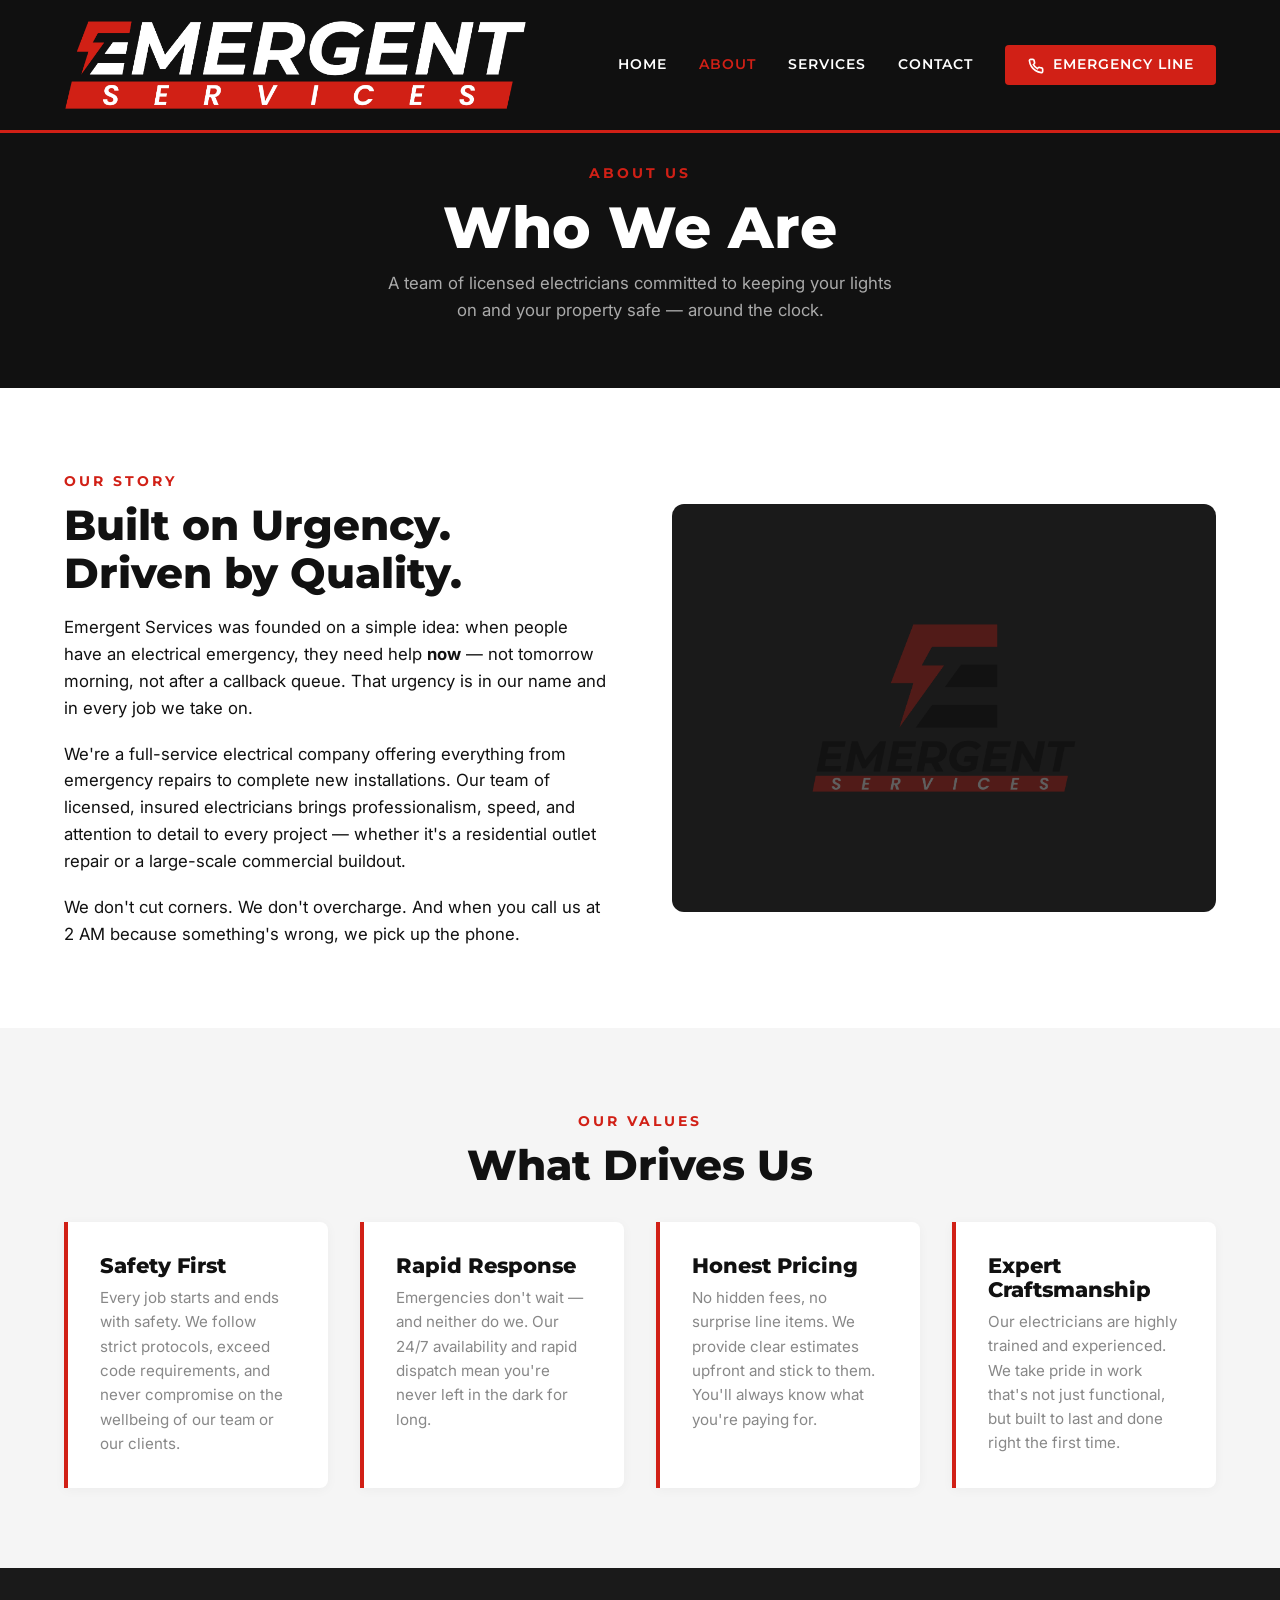
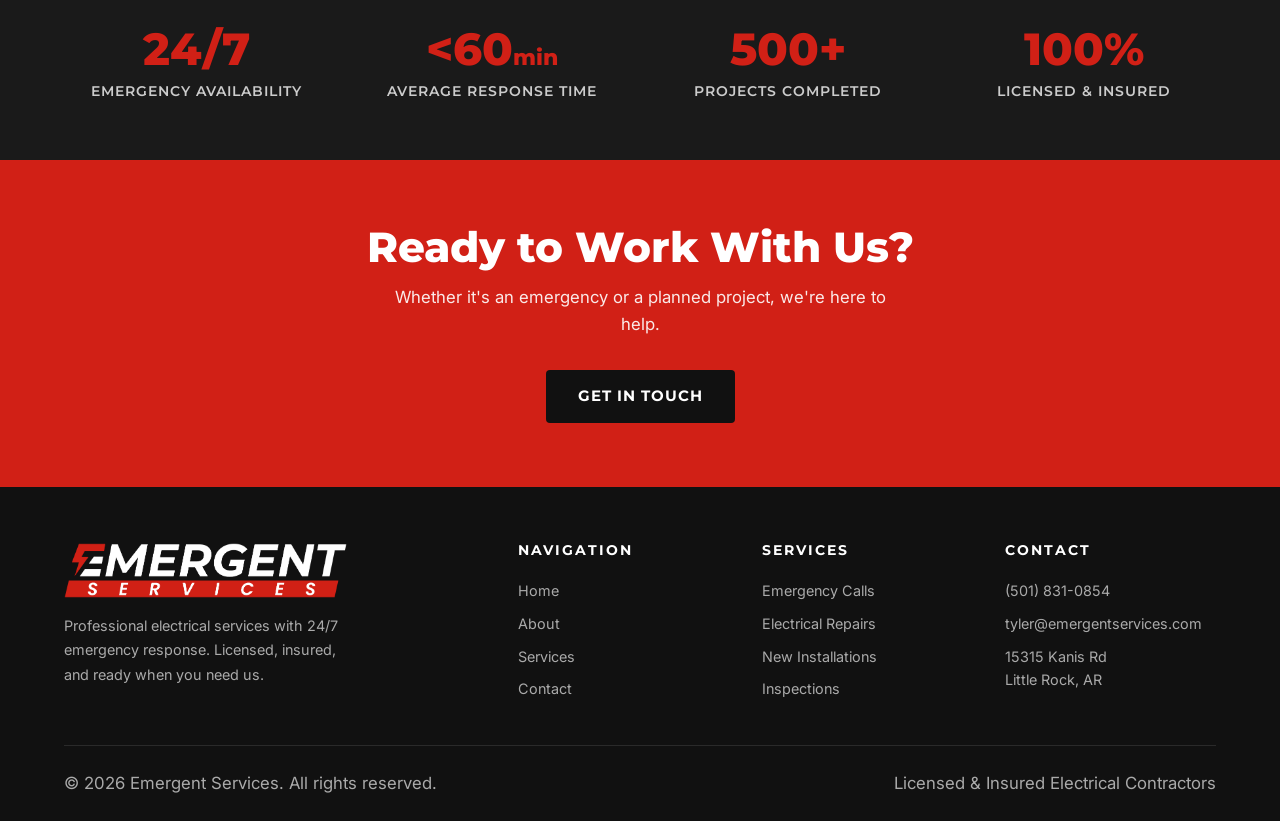
==== website/about.html @ 1b51b234 "Update business info on about page" ====
<!DOCTYPE html>
<html lang="en">
<head>
  <meta charset="UTF-8">
  <meta name="viewport" content="width=device-width, initial-scale=1.0, viewport-fit=cover">
  <title>About Us — Emergent Services</title>
  <meta name="description" content="Learn about Emergent Services — a licensed and insured electrical services company committed to fast emergency response and quality craftsmanship.">
  <link rel="preconnect" href="https://fonts.googleapis.com">
  <link href="https://fonts.googleapis.com/css2?family=Inter:wght@400;500;600&family=Montserrat:ital,wght@0,600;0,700;0,800;0,900;1,800&display=swap" rel="stylesheet">
  <link rel="stylesheet" href="assets/style.css">
</head>
<body>

  <!-- ============ HEADER ============ -->
  <header class="site-header">
    <div class="container nav-wrap">
      <a href="index.html" class="nav-logo">
        <img src="assets/images/logo-mark-red-cropped.png" alt="Emergent Services">
      </a>
      <nav class="nav-links" id="navLinks">
        <a href="index.html">Home</a>
        <a href="about.html" class="active">About</a>
        <a href="services.html">Services</a>
        <a href="contact.html">Contact</a>
        <a href="tel:+15018310854" class="nav-cta">
          <svg style="width:16px;height:16px;display:inline;vertical-align:middle;margin-right:4px" viewBox="0 0 24 24" fill="none" stroke="currentColor" stroke-width="2.5"><path d="M22 16.92v3a2 2 0 01-2.18 2 19.79 19.79 0 01-8.63-3.07 19.5 19.5 0 01-6-6A19.79 19.79 0 012.12 4.18 2 2 0 014.11 2h3a2 2 0 012 1.72c.127.96.361 1.903.7 2.81a2 2 0 01-.45 2.11L8.09 9.91a16 16 0 006 6l1.27-1.27a2 2 0 012.11-.45c.907.339 1.85.573 2.81.7A2 2 0 0122 16.92z"/></svg>
          Emergency Line
        </a>
      </nav>
      <button class="nav-toggle" id="navToggle" aria-label="Toggle navigation">
        <span></span><span></span><span></span>
      </button>
    </div>
  </header>

  <!-- ============ PAGE HEADER ============ -->
  <div class="page-header">
    <div class="container">
      <span class="section-label">About Us</span>
      <h1>Who We Are</h1>
      <p>A team of licensed electricians committed to keeping your lights on and your property safe — around the clock.</p>
    </div>
  </div>

  <!-- ============ ABOUT INTRO ============ -->
  <section class="section">
    <div class="container about-split">
      <div>
        <span class="section-label">Our Story</span>
        <h2 class="section-title">Built on Urgency.<br>Driven by Quality.</h2>
        <p style="margin-bottom:1.2rem;">Emergent Services was founded on a simple idea: when people have an electrical emergency, they need help <strong>now</strong> — not tomorrow morning, not after a callback queue. That urgency is in our name and in every job we take on.</p>
        <p style="margin-bottom:1.2rem;">We're a full-service electrical company offering everything from emergency repairs to complete new installations. Our team of licensed, insured electricians brings professionalism, speed, and attention to detail to every project — whether it's a residential outlet repair or a large-scale commercial buildout.</p>
        <p>We don't cut corners. We don't overcharge. And when you call us at 2 AM because something's wrong, we pick up the phone.</p>
      </div>
      <div class="about-image">
        <img src="assets/images/logo-stacked.png" alt="Emergent Services">
      </div>
    </div>
  </section>

  <!-- ============ VALUES ============ -->
  <section class="section section-gray">
    <div class="container">
      <div class="text-center">
        <span class="section-label">Our Values</span>
        <h2 class="section-title">What Drives Us</h2>
      </div>
      <div class="values-grid">
        <div class="value-card">
          <h3>Safety First</h3>
          <p>Every job starts and ends with safety. We follow strict protocols, exceed code requirements, and never compromise on the wellbeing of our team or our clients.</p>
        </div>
        <div class="value-card">
          <h3>Rapid Response</h3>
          <p>Emergencies don't wait — and neither do we. Our 24/7 availability and rapid dispatch mean you're never left in the dark for long.</p>
        </div>
        <div class="value-card">
          <h3>Honest Pricing</h3>
          <p>No hidden fees, no surprise line items. We provide clear estimates upfront and stick to them. You'll always know what you're paying for.</p>
        </div>
        <div class="value-card">
          <h3>Expert Craftsmanship</h3>
          <p>Our electricians are highly trained and experienced. We take pride in work that's not just functional, but built to last and done right the first time.</p>
        </div>
      </div>
    </div>
  </section>

  <!-- ============ STATS ============ -->
  <section class="section-dark">
    <div class="container stats">
      <div class="stat">
        <h2>24/7</h2>
        <p>Emergency Availability</p>
      </div>
      <div class="stat">
        <h2>&lt;60<span style="font-size:1.4rem">min</span></h2>
        <p>Average Response Time</p>
      </div>
      <div class="stat">
        <h2>500+</h2>
        <p>Projects Completed</p>
      </div>
      <div class="stat">
        <h2>100%</h2>
        <p>Licensed &amp; Insured</p>
      </div>
    </div>
  </section>

  <!-- ============ CTA ============ -->
  <section class="cta-banner">
    <div class="container">
      <h2>Ready to Work With Us?</h2>
      <p>Whether it's an emergency or a planned project, we're here to help.</p>
      <a href="contact.html" class="btn btn-dark">Get in Touch</a>
    </div>
  </section>

  <!-- ============ FOOTER ============ -->
  <footer class="site-footer">
    <div class="container">
      <div class="footer-grid">
        <div class="footer-brand">
          <img src="assets/images/logo-mark-red-cropped.png" alt="Emergent Services">
          <p>Professional electrical services with 24/7 emergency response. Licensed, insured, and ready when you need us.</p>
        </div>
        <div class="footer-col">
          <h4>Navigation</h4>
          <a href="index.html">Home</a>
          <a href="about.html">About</a>
          <a href="services.html">Services</a>
          <a href="contact.html">Contact</a>
        </div>
        <div class="footer-col">
          <h4>Services</h4>
          <a href="services.html">Emergency Calls</a>
          <a href="services.html">Electrical Repairs</a>
          <a href="services.html">New Installations</a>
          <a href="services.html">Inspections</a>
        </div>
        <div class="footer-col">
          <h4>Contact</h4>
          <a href="tel:+15018310854">(501) 831-0854</a>
          <a href="mailto:tyler@emergentservices.com">tyler@emergentservices.com</a>
          <a href="#">15315 Kanis Rd<br>Little Rock, AR</a>
        </div>
      </div>
      <div class="footer-bottom">
        <p>&copy; 2026 Emergent Services. All rights reserved.</p>
        <p>Licensed &amp; Insured Electrical Contractors</p>
      </div>
    </div>
  </footer>

  <script>
    const toggle = document.getElementById('navToggle');
    const links  = document.getElementById('navLinks');
    toggle.addEventListener('click', () => links.classList.toggle('open'));
  </script>
</body>
</html>
---- website/assets/style.css ----
/* ===== EMERGENT SERVICES — Global Stylesheet ===== */

/* ---------- Reset & Base ---------- */
*, *::before, *::after { margin: 0; padding: 0; box-sizing: border-box; }

:root {
  --red:    #D12016;
  --black:  #111111;
  --dark:   #1a1a1a;
  --white:  #ffffff;
  --gray:   #f5f5f5;
  --gray-md:#888888;
  --max-w:  1200px;
  --font:   'Inter', sans-serif;
  --font-heading: 'Montserrat', sans-serif;
}

html { scroll-behavior: smooth; }

body {
  font-family: var(--font);
  color: var(--black);
  background: var(--white);
  line-height: 1.6;
  -webkit-font-smoothing: antialiased;
}

img { max-width: 100%; display: block; }
a   { text-decoration: none; color: inherit; }
ul  { list-style: none; }

.container { width: 90%; max-width: var(--max-w); margin: 0 auto; }

/* ---------- Typography ---------- */
h1, h2, h3, h4 { font-family: var(--font-heading); font-weight: 800; line-height: 1.15; }
h1 { font-size: clamp(2.4rem, 5vw, 3.6rem); }
h2 { font-size: clamp(1.8rem, 4vw, 2.6rem); }
h3 { font-size: 1.3rem; }
p  { font-size: 1.05rem; }

.section-label {
  display: inline-block;
  font-family: var(--font-heading);
  font-weight: 700;
  font-size: .85rem;
  letter-spacing: 3px;
  text-transform: uppercase;
  color: var(--red);
  margin-bottom: .6rem;
}

.section-title { margin-bottom: 1rem; }
.section-subtitle { color: var(--gray-md); max-width: 620px; margin-bottom: 2.5rem; }

/* ---------- Buttons ---------- */
.btn {
  display: inline-flex; align-items: center; gap: .5rem;
  font-family: var(--font-heading); font-weight: 700; font-size: .95rem;
  letter-spacing: 1px; text-transform: uppercase;
  padding: .9rem 2rem;
  border: none; border-radius: 4px;
  cursor: pointer;
  transition: all .25s ease;
}
.btn-primary   { background: var(--red); color: var(--white); }
.btn-primary:hover { background: #b01a12; }
.btn-secondary { background: transparent; color: var(--white); border: 2px solid var(--white); }
.btn-secondary:hover { background: var(--white); color: var(--black); }
.btn-dark      { background: var(--black); color: var(--white); }
.btn-dark:hover{ background: #333; }
.btn-outline   { background: transparent; color: var(--red); border: 2px solid var(--red); }
.btn-outline:hover { background: var(--red); color: var(--white); }

/* ---------- Header / Nav ---------- */
.site-header {
  position: fixed; top: 0; left: 0; width: 100%; z-index: 1000;
  background: rgba(17,17,17,.97);
  backdrop-filter: blur(8px);
  border-bottom: 3px solid var(--red);
  overflow: visible;
  padding-top: env(safe-area-inset-top, 0px);
}
.nav-wrap {
  display: flex; align-items: center; justify-content: space-between;
  padding: 20px 0;
}
.nav-logo img { height: 90px; }
.nav-links { display: flex; align-items: center; gap: 2rem; }
.nav-links a {
  font-family: var(--font-heading); font-weight: 600; font-size: .9rem;
  letter-spacing: 1px; text-transform: uppercase;
  color: var(--white); transition: color .2s;
}
.nav-links a:hover, .nav-links a.active { color: var(--red); }

.nav-cta {
  background: var(--red); color: var(--white);
  padding: .55rem 1.4rem; border-radius: 4px;
  font-family: var(--font-heading); font-weight: 700; font-size: .85rem;
  letter-spacing: 1px; text-transform: uppercase;
  transition: background .2s;
}
.nav-cta:hover { background: #b01a12; color: var(--white); }

/* Mobile hamburger */
.nav-toggle { display: none; flex-direction: column; gap: 5px; cursor: pointer; background: none; border: none; padding: 4px; }
.nav-toggle span { display: block; width: 26px; height: 3px; background: var(--white); border-radius: 2px; transition: .3s; }

/* Logo aspect ratio protection */
.nav-logo img { object-fit: contain; width: auto; }

@media (max-width: 768px) {
  .nav-wrap { padding: 12px 0; }
  .nav-logo img { height: 50px; }
  .nav-toggle { display: flex; }
  .nav-links {
    position: fixed; top: 74px; left: 0; width: 100%; background: var(--dark);
    flex-direction: column; padding: 2rem 0; gap: 1.4rem;
    transform: translateY(-120%); transition: transform .35s ease;
  }
  .nav-links.open { transform: translateY(0); }
  .emergency-banner { margin-top: 74px !important; }
  .hero { padding-top: 74px; }
  .page-header { padding: 5.5rem 0 2.5rem; }
}

/* ---------- Hero ---------- */
.hero {
  position: relative;
  min-height: 100vh;
  display: flex; align-items: center;
  background: var(--black);
  overflow: hidden;
  padding-top: 120px;
}
.hero::before {
  content: '';
  position: absolute; inset: 0;
  background: linear-gradient(135deg, rgba(209,32,22,.15) 0%, rgba(0,0,0,.85) 60%);
  z-index: 1;
}
.hero-content { position: relative; z-index: 2; }

.hero .emergency-badge {
  display: inline-flex; align-items: center; gap: .6rem;
  background: var(--red); color: var(--white);
  font-family: var(--font-heading); font-weight: 800;
  font-size: 1rem; letter-spacing: 2px; text-transform: uppercase;
  padding: .7rem 1.6rem; border-radius: 4px;
  margin-bottom: 1.6rem;
  animation: pulse-badge 2s ease-in-out infinite;
}
.hero .emergency-badge svg { width: 22px; height: 22px; }

@keyframes pulse-badge {
  0%, 100% { box-shadow: 0 0 0 0 rgba(209,32,22,.6); }
  50%      { box-shadow: 0 0 20px 6px rgba(209,32,22,.25); }
}

.hero h1 { color: var(--white); margin-bottom: 1.2rem; }
.hero h1 span { color: var(--red); }
.hero p  { color: #ccc; max-width: 560px; font-size: 1.15rem; margin-bottom: 2rem; }
.hero-buttons { display: flex; flex-wrap: wrap; gap: 1rem; }

/* Decorative bolt */
.hero-bolt {
  position: absolute; right: 5%; bottom: 10%; z-index: 1;
  opacity: .06; width: 400px;
}
@media (max-width: 768px) { .hero-bolt { display: none; } }

/* ---------- Emergency Banner ---------- */
.emergency-banner {
  background: var(--red);
  color: var(--white);
  text-align: center;
  padding: 1rem 0;
  font-family: var(--font-heading);
  font-weight: 700;
  font-size: 1.05rem;
  letter-spacing: 1px;
}
.emergency-banner a { color: var(--white); text-decoration: underline; }

/* ---------- Sections ---------- */
.section { padding: 5rem 0; }
.section-dark { background: var(--dark); color: var(--white); }
.section-gray { background: var(--gray); }

/* ---------- Service Cards ---------- */
.services-grid {
  display: grid;
  grid-template-columns: repeat(auto-fit, minmax(280px, 1fr));
  gap: 2rem;
}
.service-card {
  background: var(--white);
  border-radius: 8px;
  padding: 2.4rem 2rem;
  box-shadow: 0 2px 20px rgba(0,0,0,.06);
  transition: transform .25s, box-shadow .25s;
  border-top: 4px solid transparent;
}
.service-card:hover {
  transform: translateY(-6px);
  box-shadow: 0 8px 30px rgba(0,0,0,.1);
  border-top-color: var(--red);
}
.service-card .icon {
  width: 56px; height: 56px;
  background: rgba(209,32,22,.1);
  border-radius: 12px;
  display: flex; align-items: center; justify-content: center;
  margin-bottom: 1.4rem;
}
.service-card .icon svg { width: 28px; height: 28px; stroke: var(--red); fill: none; stroke-width: 2; }
.service-card h3 { margin-bottom: .6rem; }
.service-card p  { color: var(--gray-md); font-size: .95rem; }

/* Emergency card highlight */
.service-card.emergency {
  background: var(--red);
  color: var(--white);
  border-top-color: var(--white);
}
.service-card.emergency .icon { background: rgba(255,255,255,.2); }
.service-card.emergency .icon svg { stroke: var(--white); }
.service-card.emergency p { color: rgba(255,255,255,.85); }

/* ---------- Stats Strip ---------- */
.stats {
  display: grid;
  grid-template-columns: repeat(auto-fit, minmax(180px, 1fr));
  gap: 2rem;
  text-align: center;
  padding: 3.5rem 0;
}
.stat h2 { color: var(--red); font-size: 2.8rem; }
.stat p  { font-family: var(--font-heading); font-weight: 600; font-size: .9rem; letter-spacing: 1px; text-transform: uppercase; color: #ccc; margin-top: .3rem; }

/* ---------- About Highlights ---------- */
.highlights {
  display: grid;
  grid-template-columns: repeat(auto-fit, minmax(250px, 1fr));
  gap: 2rem;
}
.highlight-item { text-align: center; padding: 2rem 1.5rem; }
.highlight-item .icon {
  width: 64px; height: 64px;
  background: rgba(209,32,22,.1);
  border-radius: 50%;
  display: flex; align-items: center; justify-content: center;
  margin: 0 auto 1.2rem;
}
.highlight-item .icon svg { width: 30px; height: 30px; stroke: var(--red); fill: none; stroke-width: 2; }
.highlight-item h3 { margin-bottom: .5rem; }
.highlight-item p  { color: var(--gray-md); font-size: .95rem; }

/* ---------- CTA Banner ---------- */
.cta-banner {
  background: var(--red);
  color: var(--white);
  text-align: center;
  padding: 4rem 0;
}
.cta-banner h2 { margin-bottom: .8rem; }
.cta-banner p  { max-width: 500px; margin: 0 auto 2rem; opacity: .9; }

/* ---------- Contact Form ---------- */
.contact-grid {
  display: grid;
  grid-template-columns: 1fr 1fr;
  gap: 3rem;
}
@media (max-width: 768px) { .contact-grid { grid-template-columns: 1fr; } }

.contact-info-card {
  background: var(--dark);
  color: var(--white);
  border-radius: 8px;
  padding: 2.5rem;
}
.contact-info-card h3 { margin-bottom: 1.5rem; }
.contact-detail {
  display: flex; align-items: flex-start; gap: 1rem;
  margin-bottom: 1.4rem;
}
.contact-detail svg { width: 24px; height: 24px; stroke: var(--red); fill: none; stroke-width: 2; flex-shrink: 0; margin-top: 2px; }
.contact-detail p { font-size: .95rem; }
.contact-detail strong { display: block; margin-bottom: .2rem; }

.form-card {
  background: var(--white);
  border-radius: 8px;
  padding: 2.5rem;
  box-shadow: 0 2px 20px rgba(0,0,0,.06);
}
.form-card h3 { margin-bottom: 1.5rem; }
.form-row { display: grid; grid-template-columns: 1fr 1fr; gap: 1rem; }
@media (max-width: 500px) { .form-row { grid-template-columns: 1fr; } }

.form-group { margin-bottom: 1.2rem; }
.form-group label {
  display: block; font-weight: 600; font-size: .85rem;
  margin-bottom: .4rem; color: var(--black);
}
.form-group input,
.form-group select,
.form-group textarea {
  width: 100%; padding: .75rem 1rem;
  border: 2px solid #e0e0e0; border-radius: 6px;
  font-family: var(--font); font-size: .95rem;
  transition: border-color .2s;
}
.form-group input:focus,
.form-group select:focus,
.form-group textarea:focus {
  outline: none; border-color: var(--red);
}
.form-group textarea { resize: vertical; min-height: 120px; }

/* ---------- Footer ---------- */
.site-footer {
  background: var(--black);
  color: #aaa;
  padding: 3.5rem 0 1.5rem;
}
.footer-grid {
  display: grid;
  grid-template-columns: 2fr 1fr 1fr 1fr;
  gap: 2rem;
  margin-bottom: 2.5rem;
}
@media (max-width: 768px) { .footer-grid { grid-template-columns: 1fr 1fr; } }
@media (max-width: 480px) { .footer-grid { grid-template-columns: 1fr; } }

.footer-brand img { height: 55px; margin-bottom: 1rem; }
.footer-brand p  { font-size: .9rem; max-width: 280px; line-height: 1.7; }

.footer-col h4 {
  font-family: var(--font-heading); font-weight: 700;
  font-size: .85rem; letter-spacing: 2px; text-transform: uppercase;
  color: var(--white); margin-bottom: 1rem;
}
.footer-col a { display: block; font-size: .9rem; color: #aaa; padding: .3rem 0; transition: color .2s; }
.footer-col a:hover { color: var(--red); }

.footer-bottom {
  border-top: 1px solid #2a2a2a;
  padding-top: 1.5rem;
  display: flex; align-items: center; justify-content: space-between;
  flex-wrap: wrap; gap: 1rem;
  font-size: .85rem;
}

/* ---------- Page Headers (inner pages) ---------- */
.page-header {
  background: var(--black);
  padding: 10rem 0 4rem;
  text-align: center;
}
.page-header h1 { color: var(--white); margin-bottom: .6rem; }
.page-header p  { color: #aaa; max-width: 520px; margin: 0 auto; }
.page-header .breadcrumb { margin-top: 1rem; }
.page-header .breadcrumb a { color: var(--red); }
.page-header .breadcrumb span { color: #666; }

/* ---------- About page ---------- */
.about-split {
  display: grid;
  grid-template-columns: 1fr 1fr;
  gap: 4rem;
  align-items: center;
}
@media (max-width: 768px) { .about-split { grid-template-columns: 1fr; } }

.about-image {
  background: var(--dark);
  border-radius: 12px;
  aspect-ratio: 4/3;
  display: flex; align-items: center; justify-content: center;
  overflow: hidden;
}
.about-image img { width: 60%; opacity: .3; }

.values-grid {
  display: grid;
  grid-template-columns: repeat(auto-fit, minmax(240px, 1fr));
  gap: 2rem;
  margin-top: 2rem;
}
.value-card {
  padding: 2rem;
  border-left: 4px solid var(--red);
  background: var(--white);
  border-radius: 0 8px 8px 0;
  box-shadow: 0 2px 12px rgba(0,0,0,.04);
}
.value-card h3 { margin-bottom: .5rem; }
.value-card p  { color: var(--gray-md); font-size: .95rem; }

/* Mobile inner-page adjustments now handled in main mobile block above */

/* ---------- Utilities ---------- */
.text-center { text-align: center; }
.text-white  { color: var(--white); }
.mt-1 { margin-top: 1rem; }
.mt-2 { margin-top: 2rem; }
.mb-2 { margin-bottom: 2rem; }
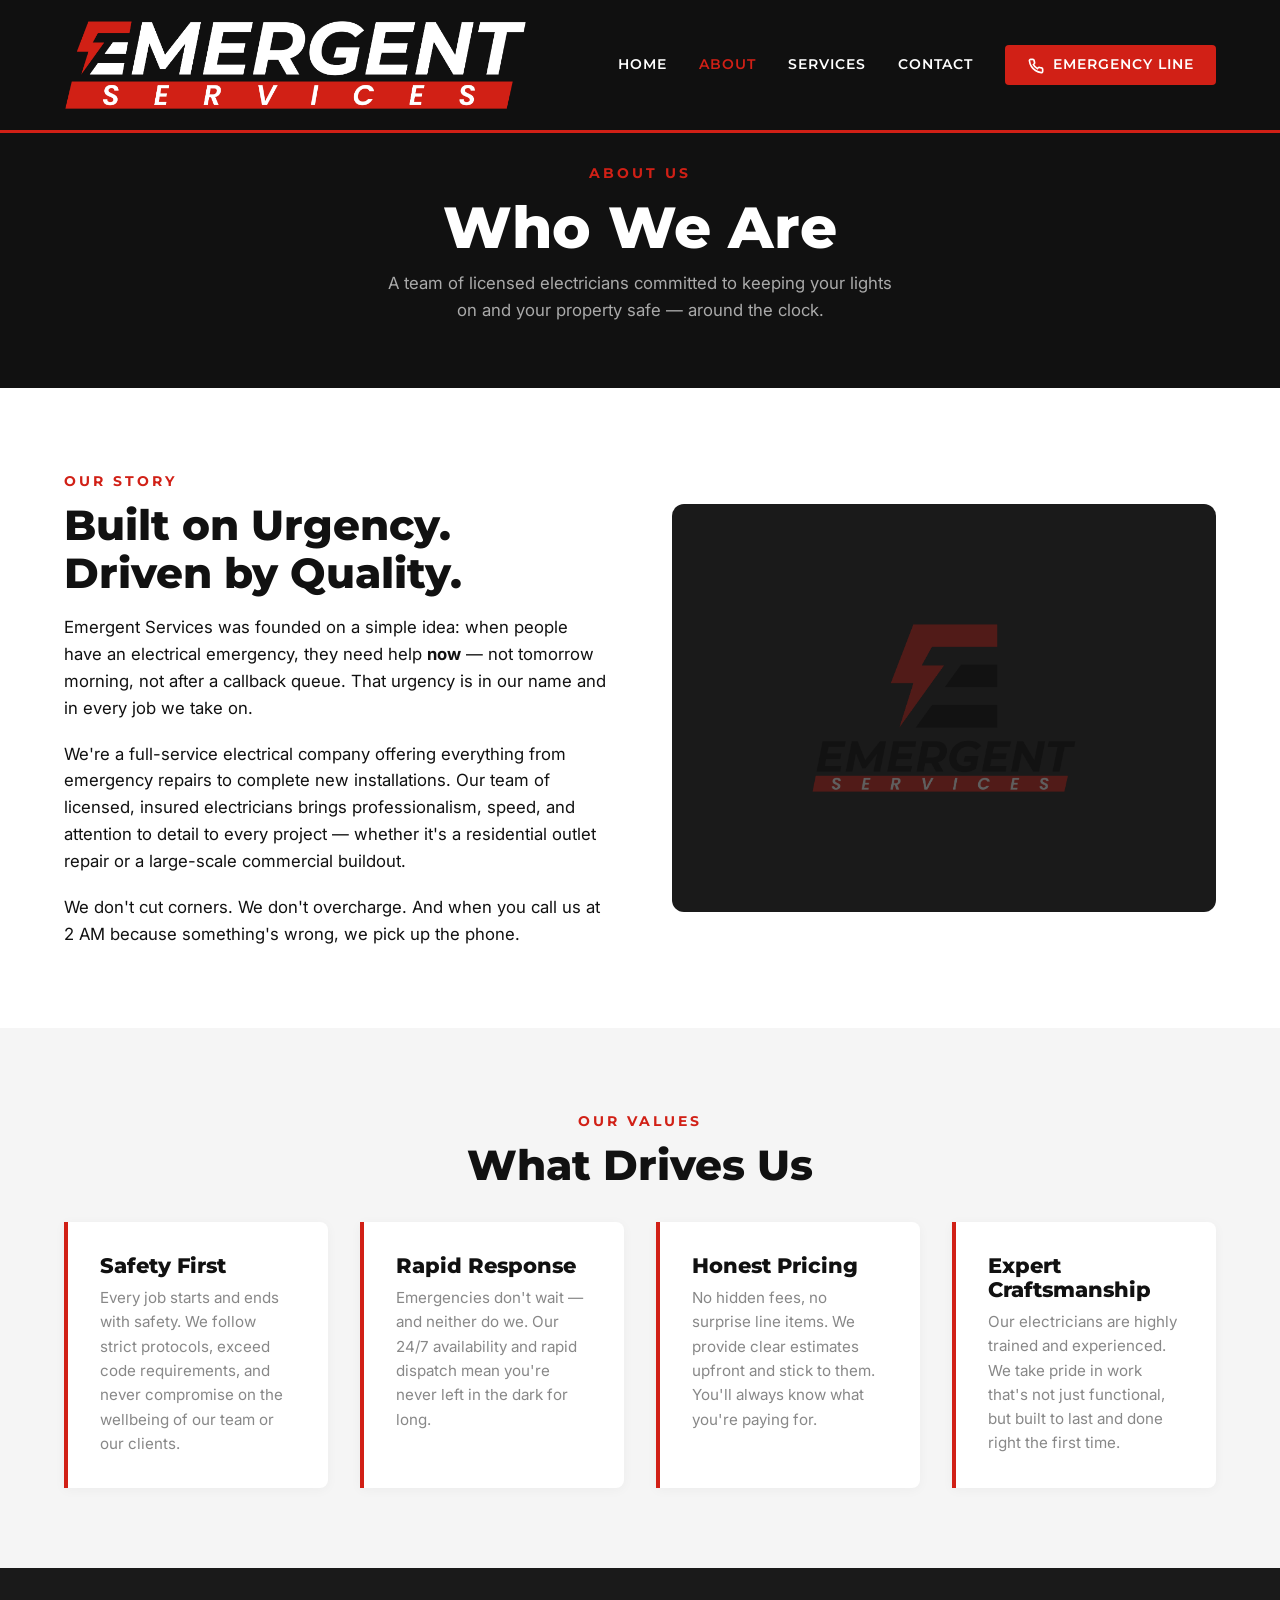
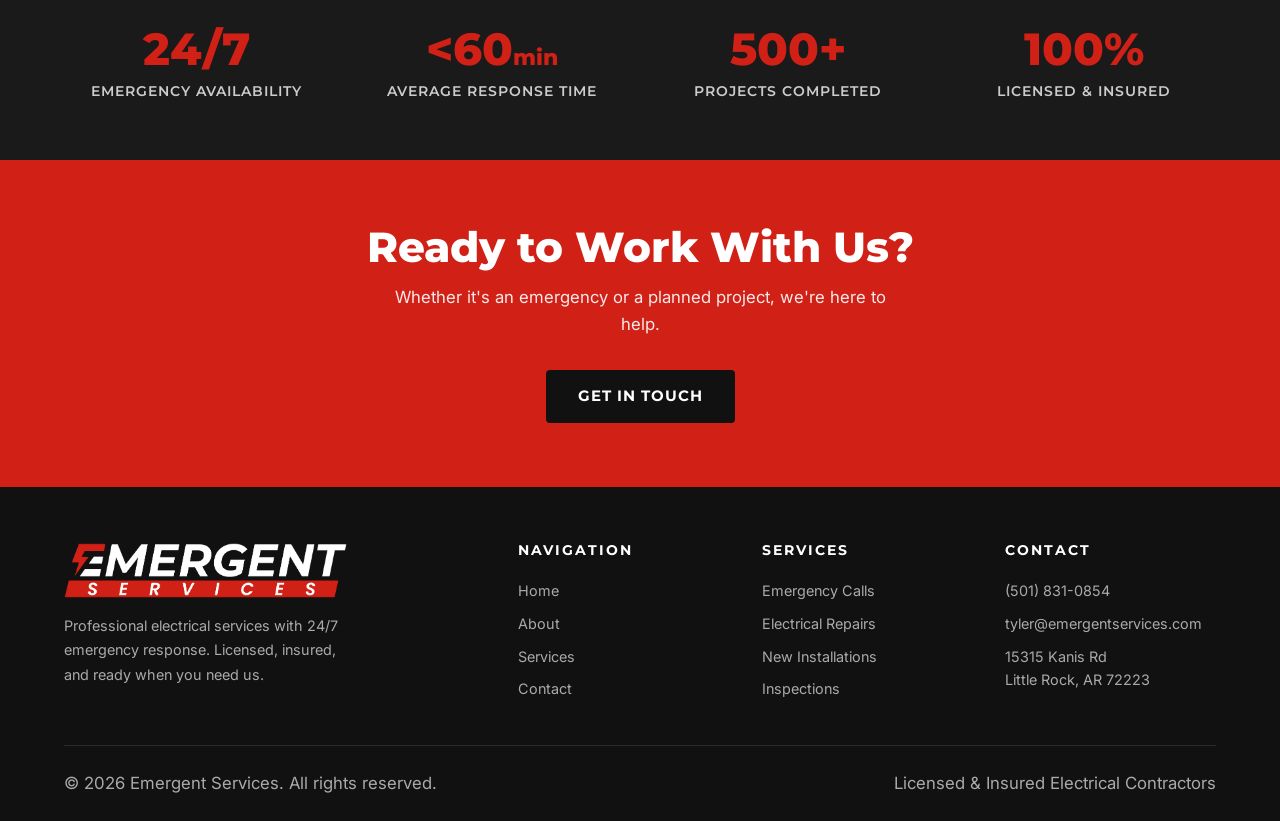
==== commit 546d18b5: "Add zip code to about.html footer address" ====
--- a/website/about.html
+++ b/website/about.html
@@ -143,7 +143,7 @@
           <h4>Contact</h4>
           <a href="tel:+15018310854">(501) 831-0854</a>
           <a href="mailto:tyler@emergentservices.com">tyler@emergentservices.com</a>
-          <a href="#">15315 Kanis Rd<br>Little Rock, AR</a>
+          <a href="#">15315 Kanis Rd<br>Little Rock, AR 72223</a>
         </div>
       </div>
       <div class="footer-bottom">
--- a/website/assets/style.css
+++ b/website/assets/style.css
@@ -110,18 +110,21 @@
 .nav-logo img { object-fit: contain; width: auto; }
 
 @media (max-width: 768px) {
-  .nav-wrap { padding: 12px 0; }
-  .nav-logo img { height: 50px; }
+  .site-header { padding-top: max(12px, env(safe-area-inset-top, 12px)); }
+  .nav-wrap { padding: 10px 0; }
+  .nav-logo { display: flex; align-items: center; }
+  .nav-logo img { height: 46px; max-height: 46px; }
   .nav-toggle { display: flex; }
   .nav-links {
-    position: fixed; top: 74px; left: 0; width: 100%; background: var(--dark);
-    flex-direction: column; padding: 2rem 0; gap: 1.4rem;
+    position: fixed; top: 0; left: 0; width: 100%; background: var(--dark);
+    flex-direction: column; padding: 5.5rem 0 2rem; gap: 1.4rem;
     transform: translateY(-120%); transition: transform .35s ease;
+    z-index: -1;
   }
   .nav-links.open { transform: translateY(0); }
-  .emergency-banner { margin-top: 74px !important; }
-  .hero { padding-top: 74px; }
-  .page-header { padding: 5.5rem 0 2.5rem; }
+  .emergency-banner { margin-top: 80px !important; }
+  .hero { padding-top: 80px; }
+  .page-header { padding: 6rem 0 2.5rem; }
 }
 
 /* ---------- Hero ---------- */
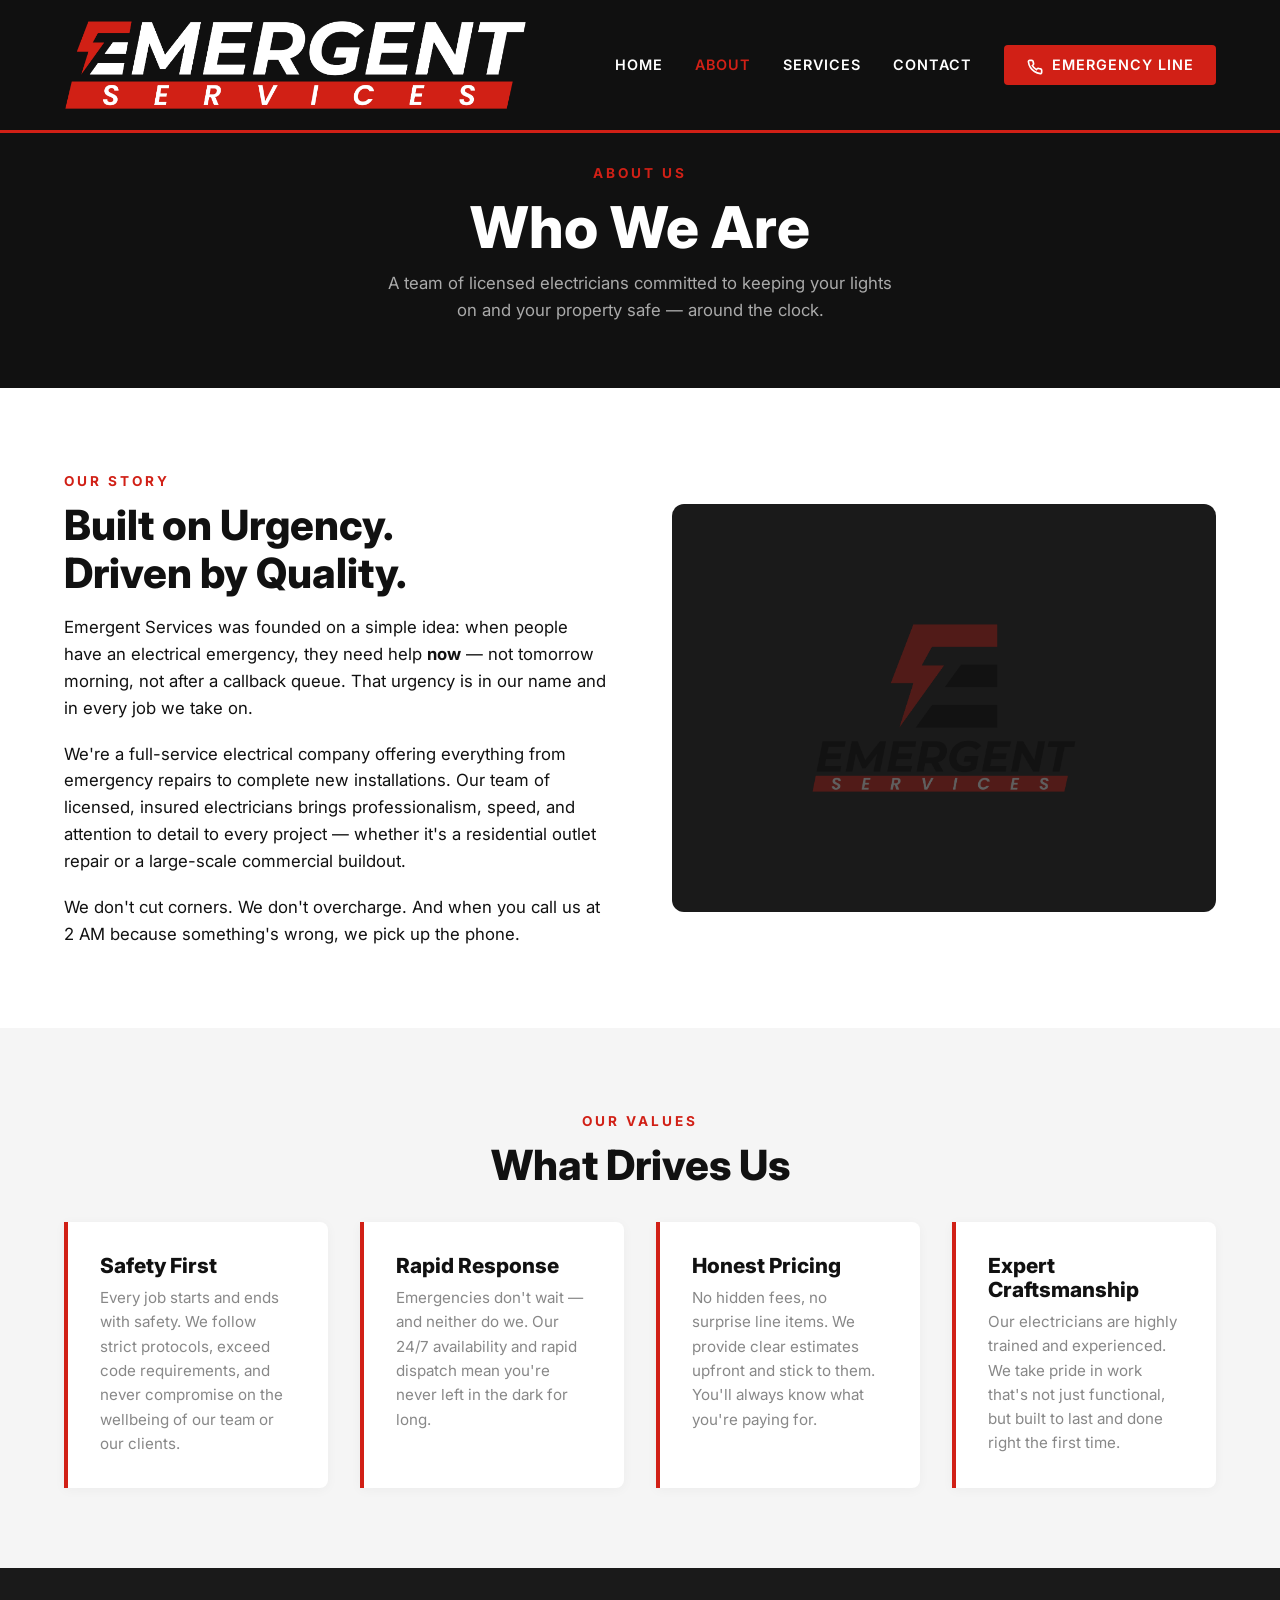
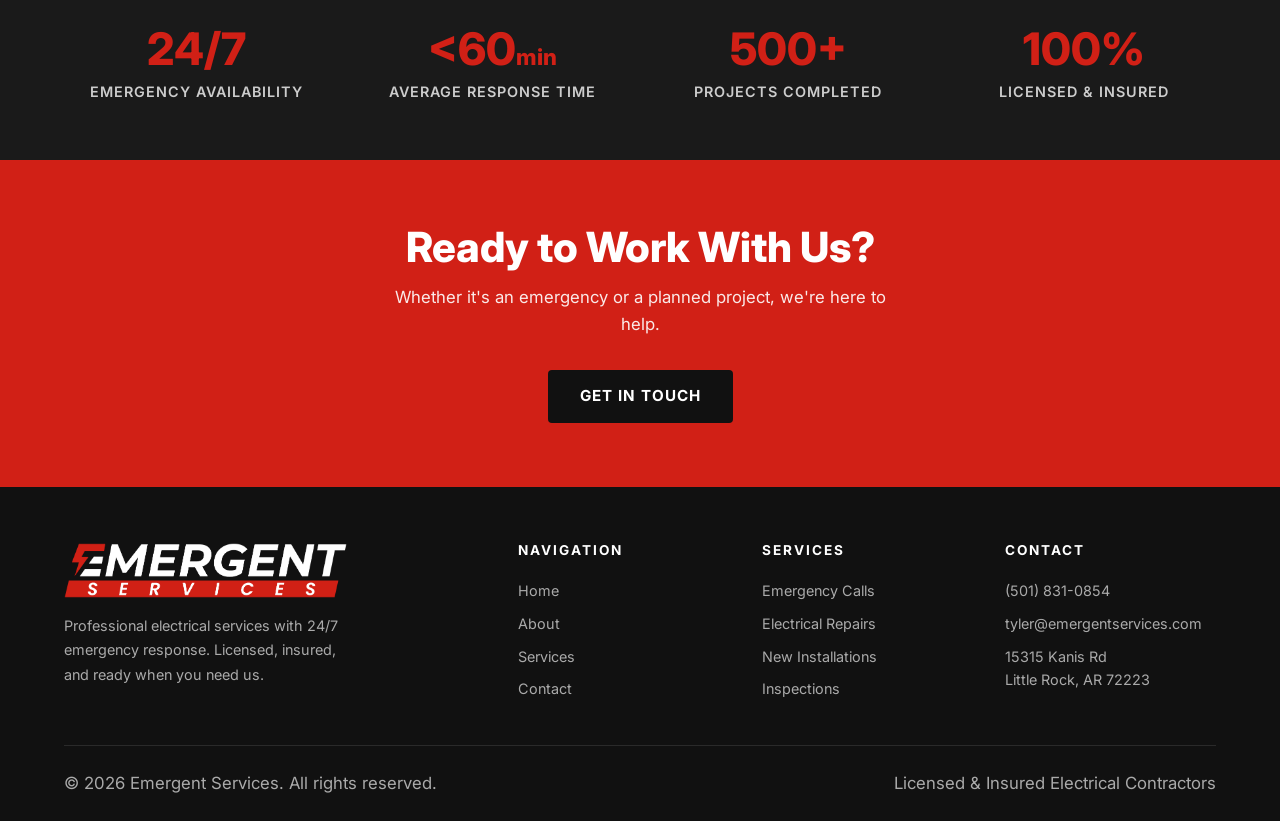
==== commit c7de9a82: "Add files via upload" ====
--- a/website/about.html
+++ b/website/about.html
@@ -2,6 +2,10 @@
 <html lang="en">
 <head>
   <meta charset="UTF-8">
+  <link rel="icon" type="image/x-icon" href="/favicon.ico">
+  <link rel="icon" type="image/png" sizes="32x32" href="/favicon-32x32.png">
+  <link rel="icon" type="image/png" sizes="16x16" href="/favicon-16x16.png">
+  <link rel="apple-touch-icon" sizes="180x180" href="/apple-touch-icon.png">
   <meta name="viewport" content="width=device-width, initial-scale=1.0, viewport-fit=cover">
   <title>About Us — Emergent Services</title>
   <meta name="description" content="Learn about Emergent Services — a licensed and insured electrical services company committed to fast emergency response and quality craftsmanship.">
--- a/website/assets/style.css
+++ b/website/assets/style.css
@@ -11,7 +11,7 @@
   --gray:   #f5f5f5;
   --gray-md:#888888;
   --max-w:  1200px;
-  --font:   'Inter', sans-serif;
+  --font:   'Inter', sans-serif;h
   --font-heading: 'Montserrat', sans-serif;
 }
 
@@ -122,7 +122,7 @@
     z-index: -1;
   }
   .nav-links.open { transform: translateY(0); }
-  .emergency-banner { margin-top: 80px !important; }
+  .emergency-banner { display: none !important; }
   .hero { padding-top: 80px; }
   .page-header { padding: 6rem 0 2.5rem; }
 }
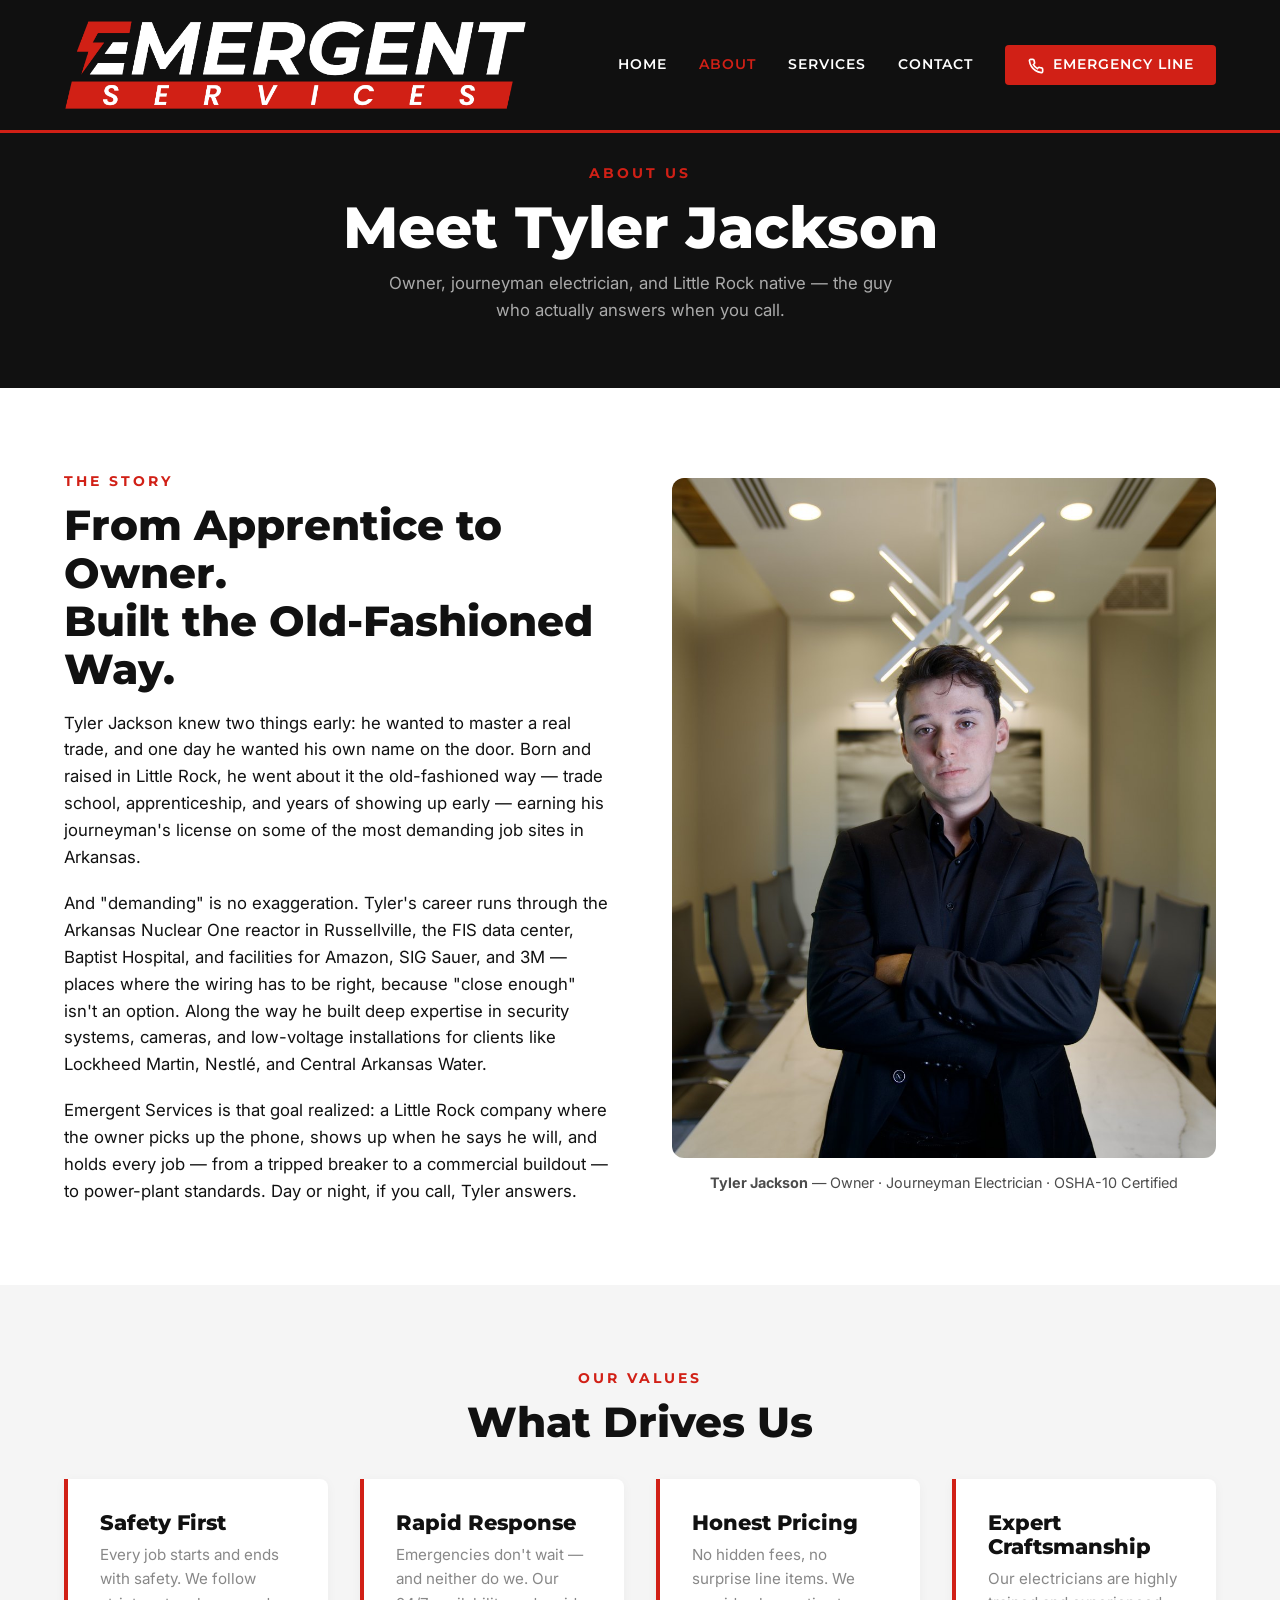
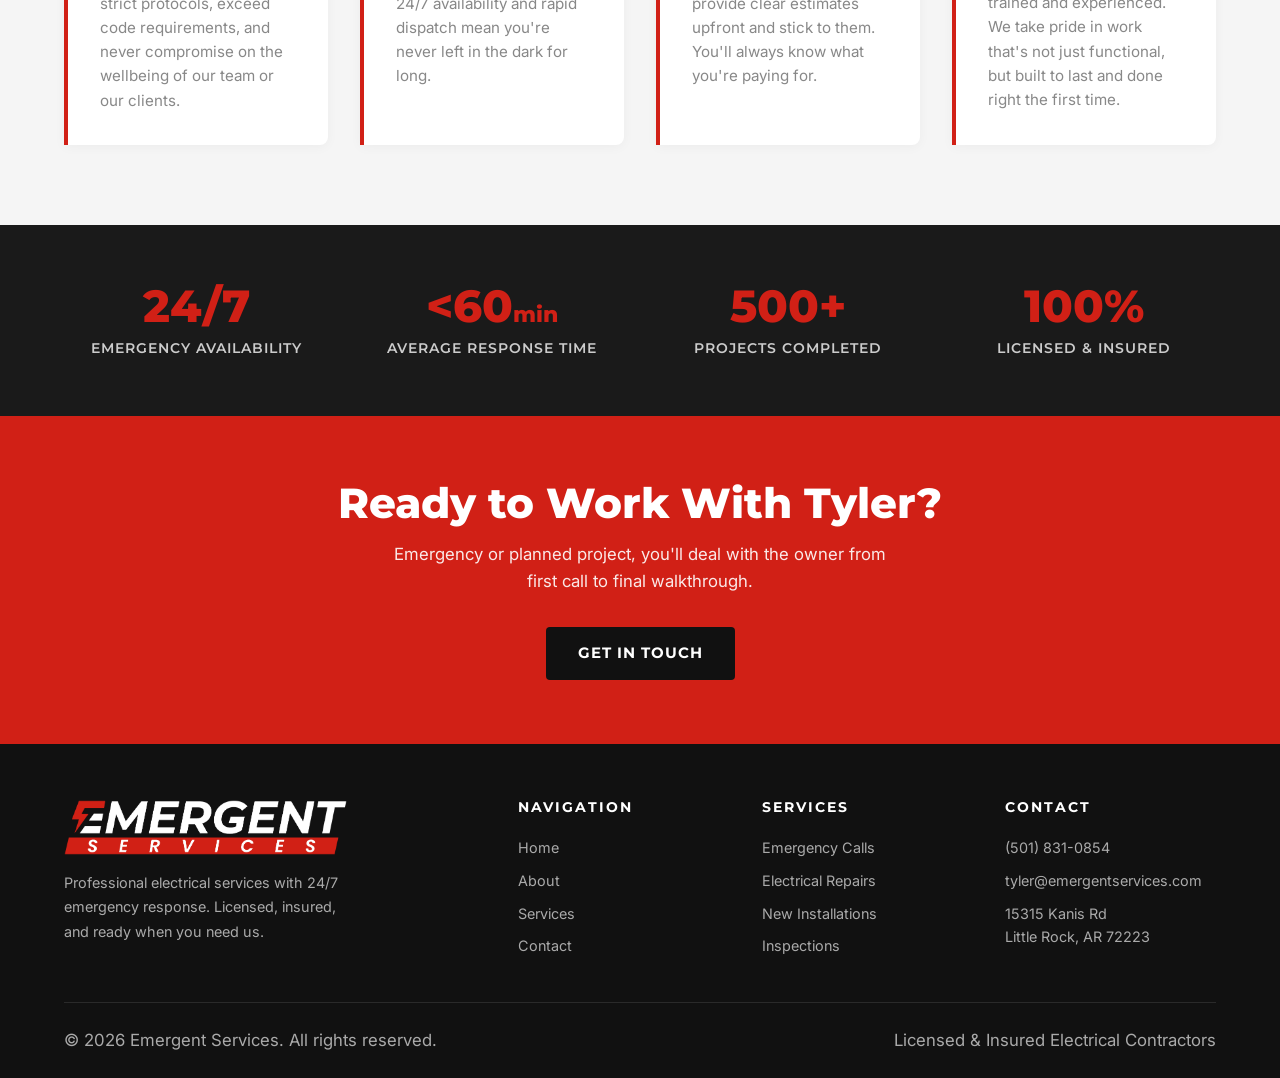
==== commit 50220a86: "New About page featuring owner Tyler Jackson" ====
--- a/website/about.html
+++ b/website/about.html
@@ -7,8 +7,8 @@
   <link rel="icon" type="image/png" sizes="16x16" href="/favicon-16x16.png">
   <link rel="apple-touch-icon" sizes="180x180" href="/apple-touch-icon.png">
   <meta name="viewport" content="width=device-width, initial-scale=1.0, viewport-fit=cover">
-  <title>About Us — Emergent Services</title>
-  <meta name="description" content="Learn about Emergent Services — a licensed and insured electrical services company committed to fast emergency response and quality craftsmanship.">
+  <title>About Tyler Jackson — Emergent Services</title>
+  <meta name="description" content="Meet Tyler Jackson, owner of Emergent Services — a Little Rock journeyman electrician with experience spanning nuclear plants, data centers, hospitals, and security systems.">
   <link rel="preconnect" href="https://fonts.googleapis.com">
   <link href="https://fonts.googleapis.com/css2?family=Inter:wght@400;500;600&family=Montserrat:ital,wght@0,600;0,700;0,800;0,900;1,800&display=swap" rel="stylesheet">
   <link rel="stylesheet" href="assets/style.css">
@@ -41,8 +41,8 @@
   <div class="page-header">
     <div class="container">
       <span class="section-label">About Us</span>
-      <h1>Who We Are</h1>
-      <p>A team of licensed electricians committed to keeping your lights on and your property safe — around the clock.</p>
+      <h1>Meet Tyler Jackson</h1>
+      <p>Owner, journeyman electrician, and Little Rock native — the guy who actually answers when you call.</p>
     </div>
   </div>
 
@@ -50,14 +50,17 @@
   <section class="section">
     <div class="container about-split">
       <div>
-        <span class="section-label">Our Story</span>
-        <h2 class="section-title">Built on Urgency.<br>Driven by Quality.</h2>
-        <p style="margin-bottom:1.2rem;">Emergent Services was founded on a simple idea: when people have an electrical emergency, they need help <strong>now</strong> — not tomorrow morning, not after a callback queue. That urgency is in our name and in every job we take on.</p>
-        <p style="margin-bottom:1.2rem;">We're a full-service electrical company offering everything from emergency repairs to complete new installations. Our team of licensed, insured electricians brings professionalism, speed, and attention to detail to every project — whether it's a residential outlet repair or a large-scale commercial buildout.</p>
-        <p>We don't cut corners. We don't overcharge. And when you call us at 2 AM because something's wrong, we pick up the phone.</p>
+        <span class="section-label">The Story</span>
+        <h2 class="section-title">From Apprentice to Owner.<br>Built the Old-Fashioned Way.</h2>
+        <p style="margin-bottom:1.2rem;">Tyler Jackson knew two things early: he wanted to master a real trade, and one day he wanted his own name on the door. Born and raised in Little Rock, he went about it the old-fashioned way — trade school, apprenticeship, and years of showing up early — earning his journeyman's license on some of the most demanding job sites in Arkansas.</p>
+        <p style="margin-bottom:1.2rem;">And "demanding" is no exaggeration. Tyler's career runs through the Arkansas Nuclear One reactor in Russellville, the FIS data center, Baptist Hospital, and facilities for Amazon, SIG Sauer, and 3M — places where the wiring has to be right, because "close enough" isn't an option. Along the way he built deep expertise in security systems, cameras, and low-voltage installations for clients like Lockheed Martin, Nestlé, and Central Arkansas Water.</p>
+        <p>Emergent Services is that goal realized: a Little Rock company where the owner picks up the phone, shows up when he says he will, and holds every job — from a tripped breaker to a commercial buildout — to power-plant standards. Day or night, if you call, Tyler answers.</p>
       </div>
-      <div class="about-image">
-        <img src="assets/images/logo-stacked.png" alt="Emergent Services">
+      <div>
+        <div class="about-image" style="aspect-ratio:4/5;">
+          <img src="assets/images/tyler-jackson.jpg" alt="Tyler Jackson, owner of Emergent Services" style="width:100%;height:100%;object-fit:cover;opacity:1;">
+        </div>
+        <p style="text-align:center;font-size:.9rem;margin-top:.8rem;opacity:.75;"><strong>Tyler Jackson</strong> — Owner · Journeyman Electrician · OSHA-10 Certified</p>
       </div>
     </div>
   </section>
@@ -115,8 +118,8 @@
   <!-- ============ CTA ============ -->
   <section class="cta-banner">
     <div class="container">
-      <h2>Ready to Work With Us?</h2>
-      <p>Whether it's an emergency or a planned project, we're here to help.</p>
+      <h2>Ready to Work With Tyler?</h2>
+      <p>Emergency or planned project, you'll deal with the owner from first call to final walkthrough.</p>
       <a href="contact.html" class="btn btn-dark">Get in Touch</a>
     </div>
   </section>
--- a/website/assets/style.css
+++ b/website/assets/style.css
@@ -11,7 +11,7 @@
   --gray:   #f5f5f5;
   --gray-md:#888888;
   --max-w:  1200px;
-  --font:   'Inter', sans-serif;h
+  --font:   'Inter', sans-serif;
   --font-heading: 'Montserrat', sans-serif;
 }
 
@@ -107,13 +107,14 @@
 .nav-toggle span { display: block; width: 26px; height: 3px; background: var(--white); border-radius: 2px; transition: .3s; }
 
 /* Logo aspect ratio protection */
+.nav-logo { overflow: visible; flex-shrink: 0; }
 .nav-logo img { object-fit: contain; width: auto; }
 
 @media (max-width: 768px) {
-  .site-header { padding-top: max(12px, env(safe-area-inset-top, 12px)); }
-  .nav-wrap { padding: 10px 0; }
-  .nav-logo { display: flex; align-items: center; }
-  .nav-logo img { height: 46px; max-height: 46px; }
+  .site-header { padding-top: max(8px, env(safe-area-inset-top, 8px)); }
+  .nav-wrap { padding: 8px 0; }
+  .nav-logo { display: flex; align-items: center; overflow: visible; }
+  .nav-logo img { height: 50px; max-height: 50px; }
   .nav-toggle { display: flex; }
   .nav-links {
     position: fixed; top: 0; left: 0; width: 100%; background: var(--dark);
@@ -123,7 +124,7 @@
   }
   .nav-links.open { transform: translateY(0); }
   .emergency-banner { display: none !important; }
-  .hero { padding-top: 80px; }
+  .hero { padding-top: 80px; margin-top: 80px; }
   .page-header { padding: 6rem 0 2.5rem; }
 }
 
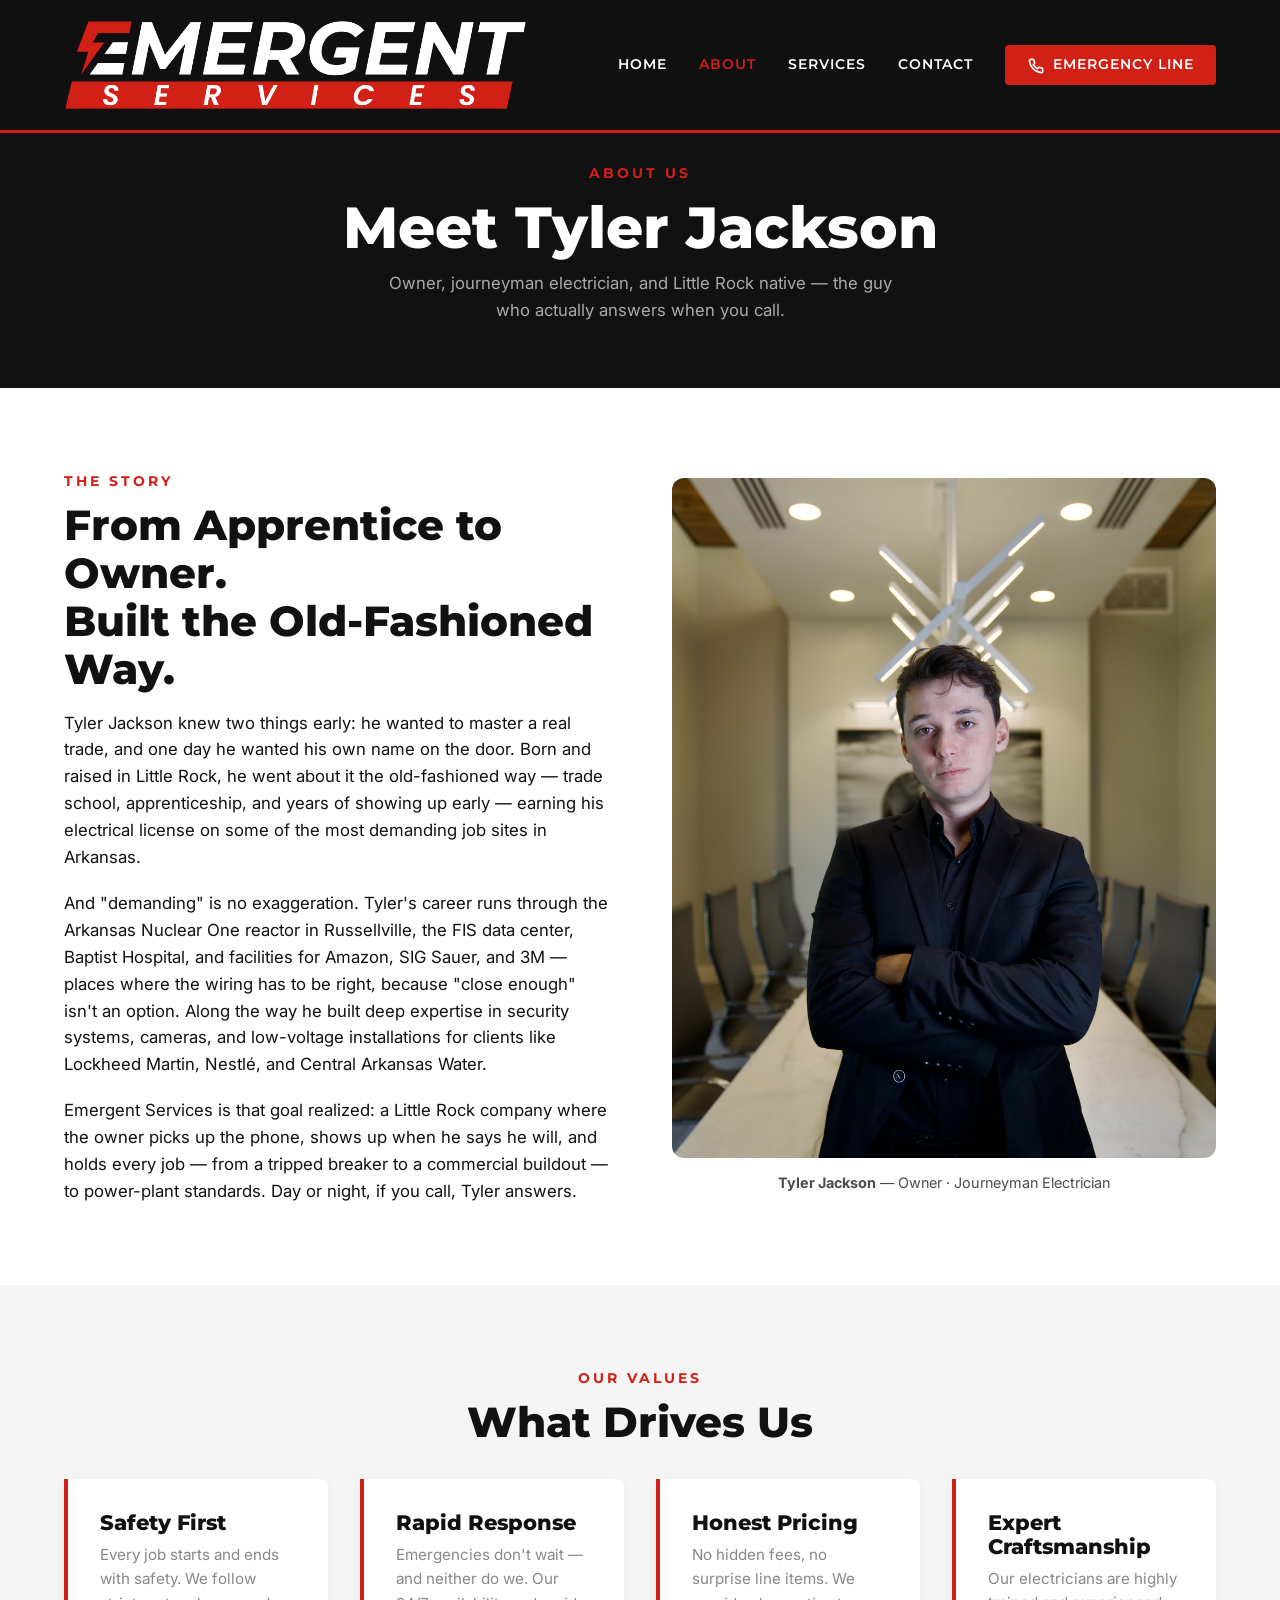
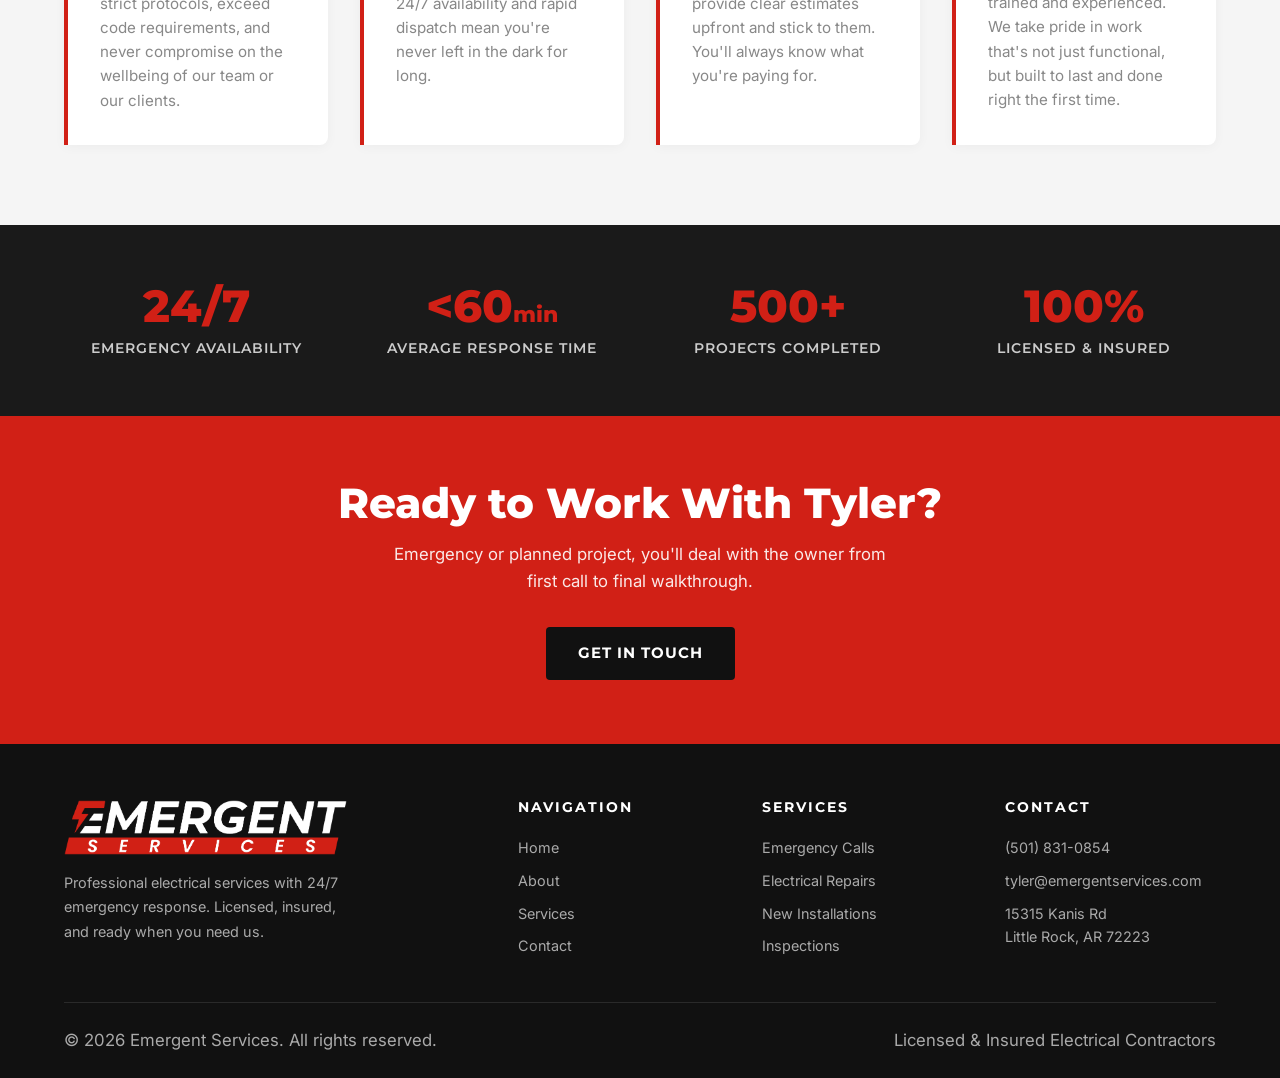
==== commit c59aa617: "About: remove OSHA-10 from caption, electrical license wording" ====
--- a/website/about.html
+++ b/website/about.html
@@ -52,7 +52,7 @@
       <div>
         <span class="section-label">The Story</span>
         <h2 class="section-title">From Apprentice to Owner.<br>Built the Old-Fashioned Way.</h2>
-        <p style="margin-bottom:1.2rem;">Tyler Jackson knew two things early: he wanted to master a real trade, and one day he wanted his own name on the door. Born and raised in Little Rock, he went about it the old-fashioned way — trade school, apprenticeship, and years of showing up early — earning his journeyman's license on some of the most demanding job sites in Arkansas.</p>
+        <p style="margin-bottom:1.2rem;">Tyler Jackson knew two things early: he wanted to master a real trade, and one day he wanted his own name on the door. Born and raised in Little Rock, he went about it the old-fashioned way — trade school, apprenticeship, and years of showing up early — earning his electrical license on some of the most demanding job sites in Arkansas.</p>
         <p style="margin-bottom:1.2rem;">And "demanding" is no exaggeration. Tyler's career runs through the Arkansas Nuclear One reactor in Russellville, the FIS data center, Baptist Hospital, and facilities for Amazon, SIG Sauer, and 3M — places where the wiring has to be right, because "close enough" isn't an option. Along the way he built deep expertise in security systems, cameras, and low-voltage installations for clients like Lockheed Martin, Nestlé, and Central Arkansas Water.</p>
         <p>Emergent Services is that goal realized: a Little Rock company where the owner picks up the phone, shows up when he says he will, and holds every job — from a tripped breaker to a commercial buildout — to power-plant standards. Day or night, if you call, Tyler answers.</p>
       </div>
@@ -60,7 +60,7 @@
         <div class="about-image" style="aspect-ratio:4/5;">
           <img src="assets/images/tyler-jackson.jpg" alt="Tyler Jackson, owner of Emergent Services" style="width:100%;height:100%;object-fit:cover;opacity:1;">
         </div>
-        <p style="text-align:center;font-size:.9rem;margin-top:.8rem;opacity:.75;"><strong>Tyler Jackson</strong> — Owner · Journeyman Electrician · OSHA-10 Certified</p>
+        <p style="text-align:center;font-size:.9rem;margin-top:.8rem;opacity:.75;"><strong>Tyler Jackson</strong> — Owner · Journeyman Electrician</p>
       </div>
     </div>
   </section>
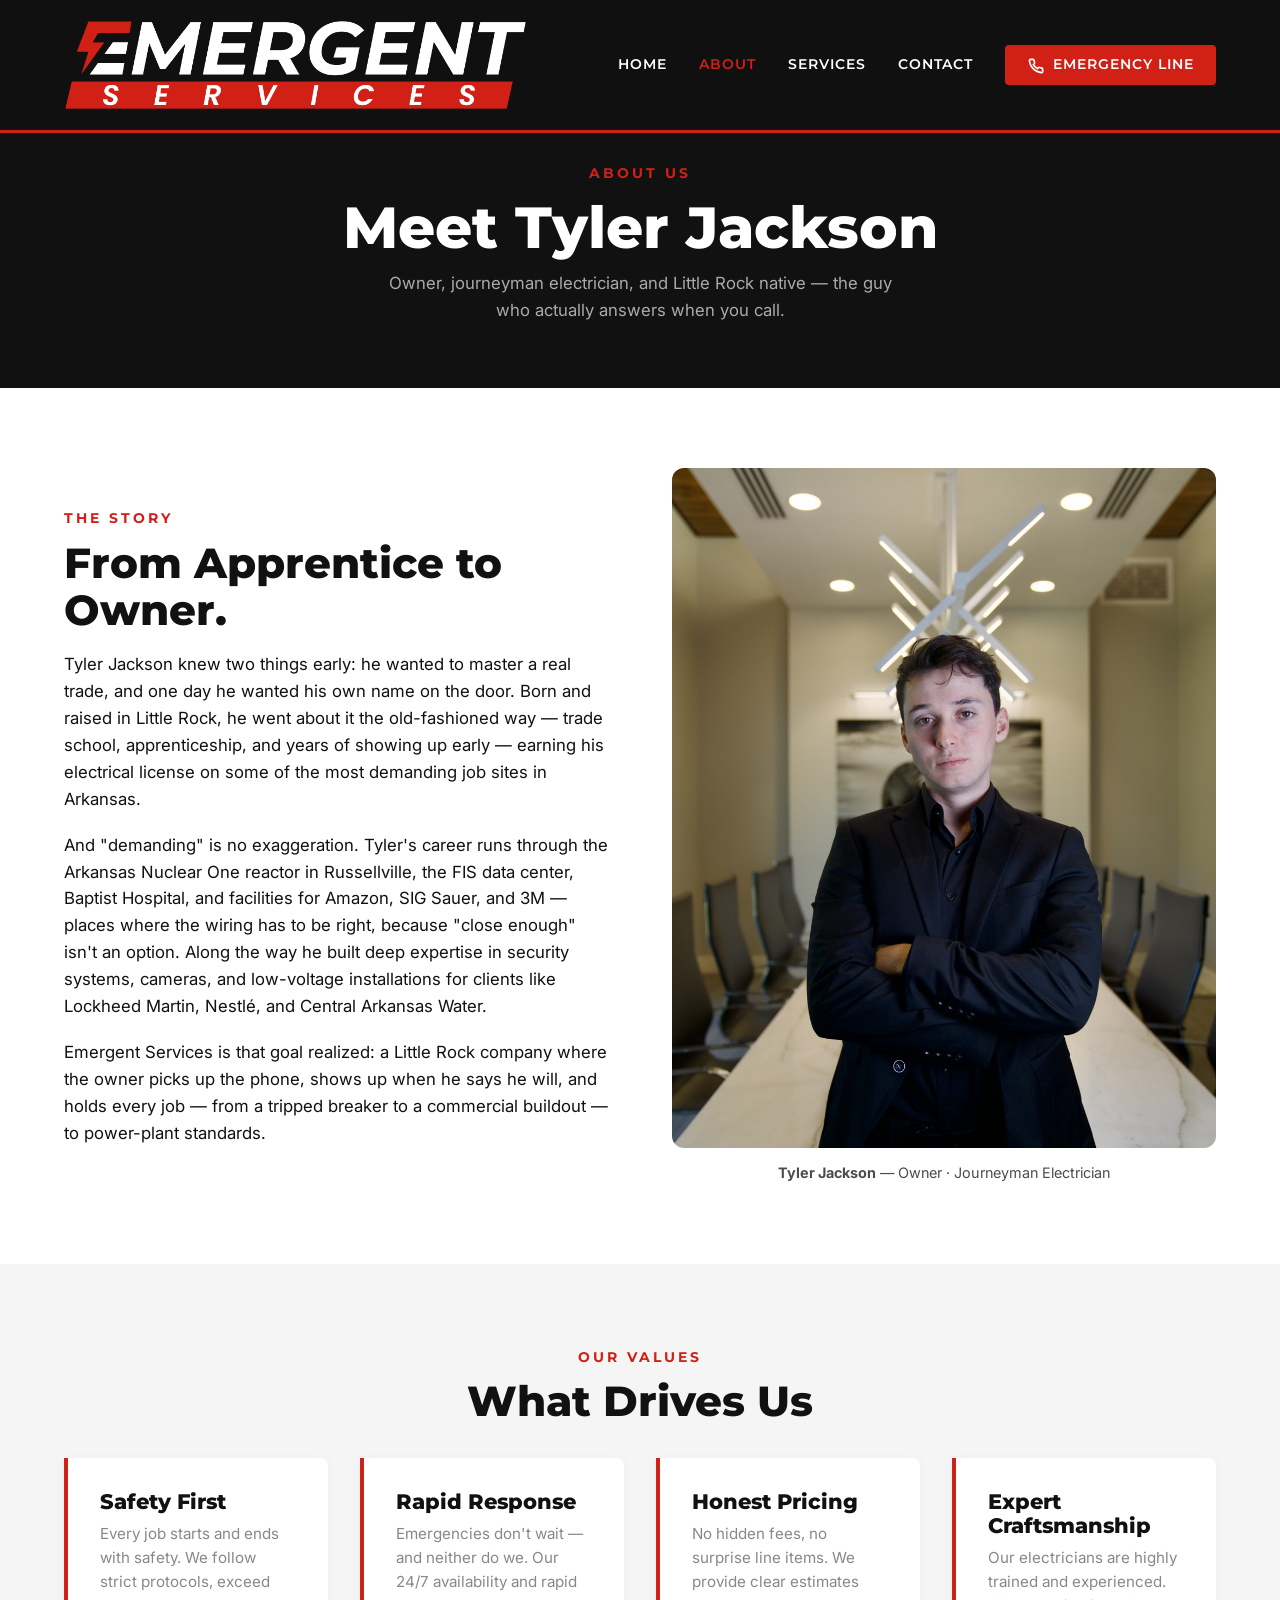
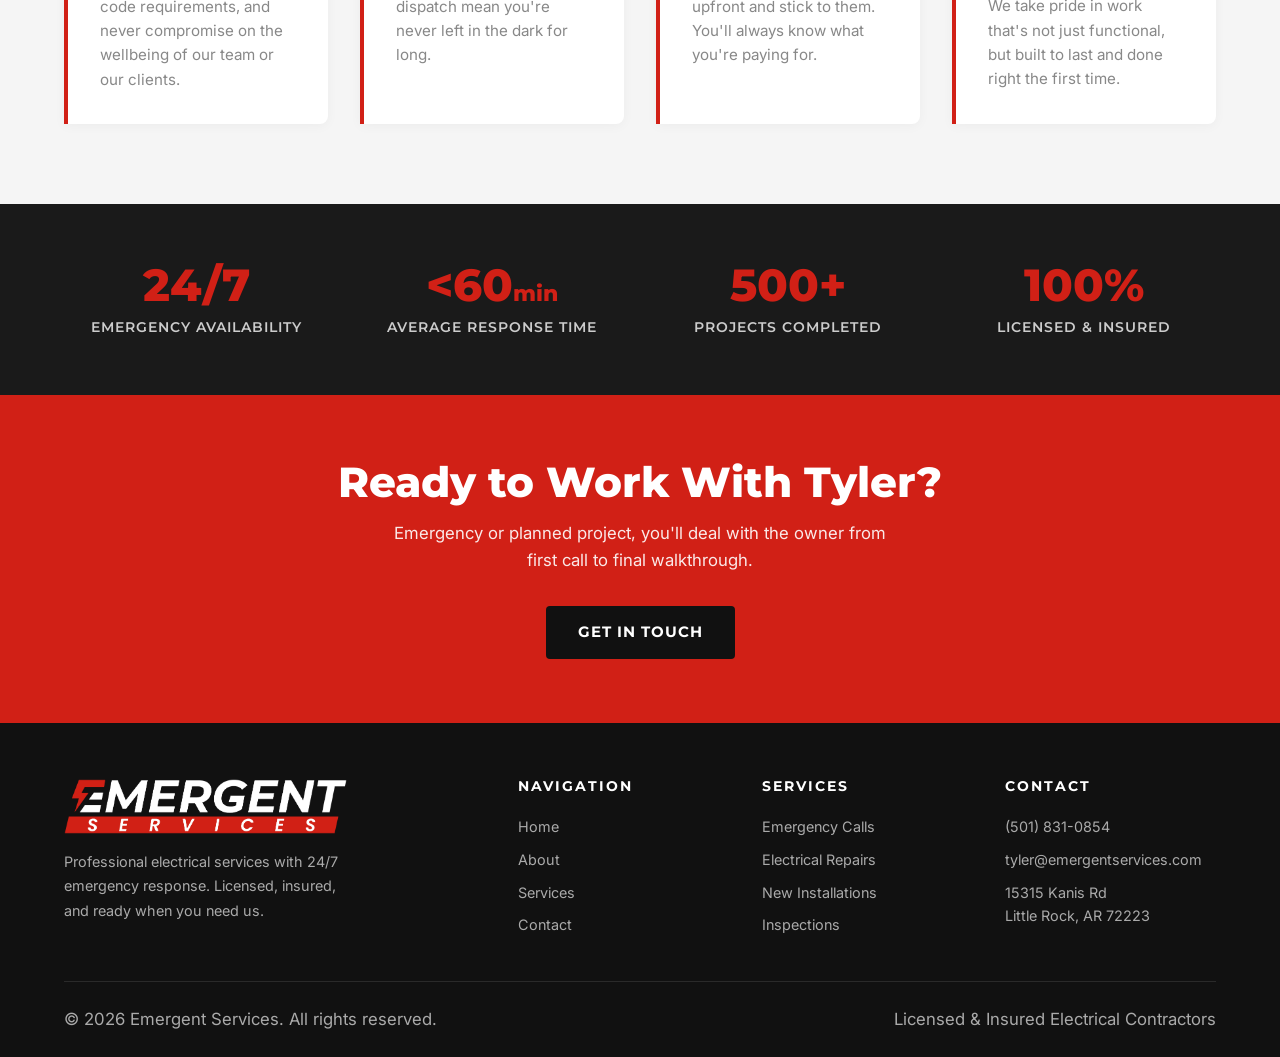
==== commit 45f60e2a: "About: shorten story title and closing paragraph" ====
--- a/website/about.html
+++ b/website/about.html
@@ -51,10 +51,10 @@
     <div class="container about-split">
       <div>
         <span class="section-label">The Story</span>
-        <h2 class="section-title">From Apprentice to Owner.<br>Built the Old-Fashioned Way.</h2>
+        <h2 class="section-title">From Apprentice to Owner.</h2>
         <p style="margin-bottom:1.2rem;">Tyler Jackson knew two things early: he wanted to master a real trade, and one day he wanted his own name on the door. Born and raised in Little Rock, he went about it the old-fashioned way — trade school, apprenticeship, and years of showing up early — earning his electrical license on some of the most demanding job sites in Arkansas.</p>
         <p style="margin-bottom:1.2rem;">And "demanding" is no exaggeration. Tyler's career runs through the Arkansas Nuclear One reactor in Russellville, the FIS data center, Baptist Hospital, and facilities for Amazon, SIG Sauer, and 3M — places where the wiring has to be right, because "close enough" isn't an option. Along the way he built deep expertise in security systems, cameras, and low-voltage installations for clients like Lockheed Martin, Nestlé, and Central Arkansas Water.</p>
-        <p>Emergent Services is that goal realized: a Little Rock company where the owner picks up the phone, shows up when he says he will, and holds every job — from a tripped breaker to a commercial buildout — to power-plant standards. Day or night, if you call, Tyler answers.</p>
+        <p>Emergent Services is that goal realized: a Little Rock company where the owner picks up the phone, shows up when he says he will, and holds every job — from a tripped breaker to a commercial buildout — to power-plant standards.</p>
       </div>
       <div>
         <div class="about-image" style="aspect-ratio:4/5;">
